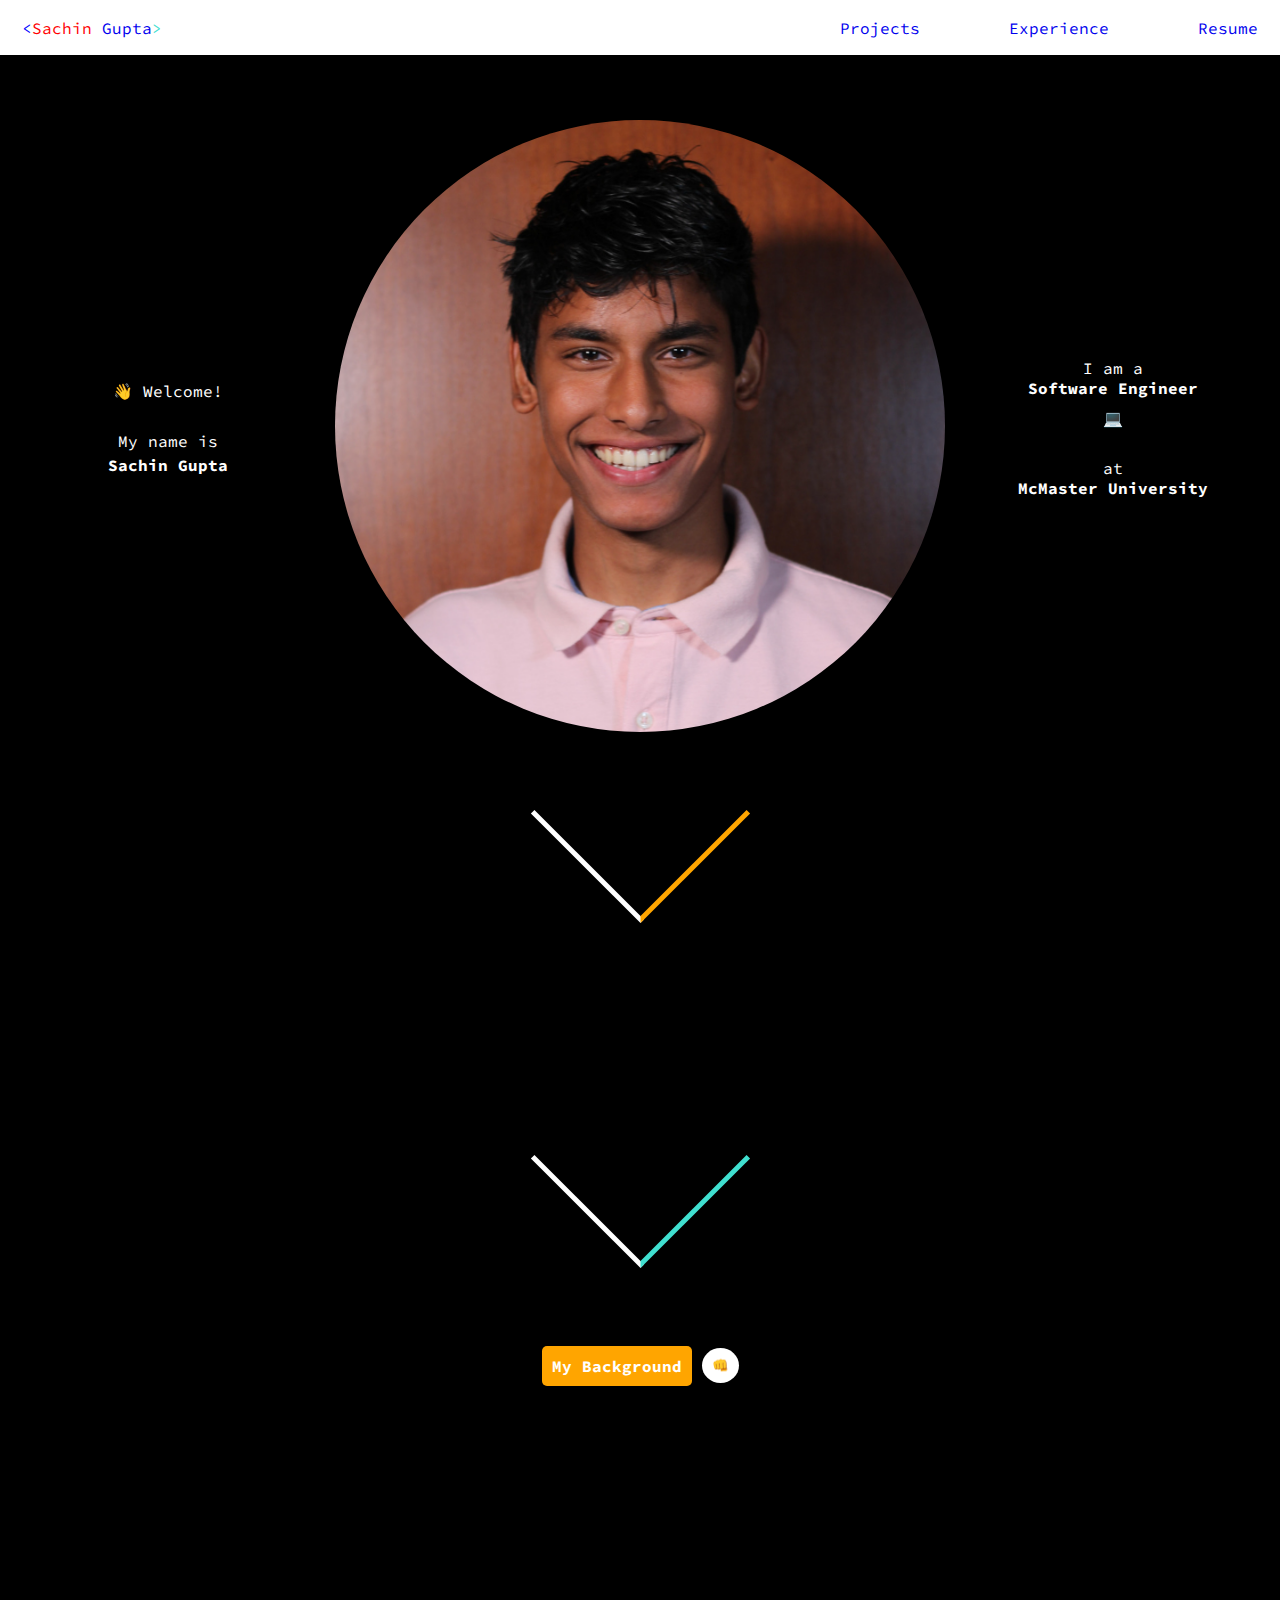
==== index.html @ 17b5a951 "s" ====
<!DOCTYPE html>

<html>

<head>
  <title>Sachin Gupta</title>
  <link rel="stylesheet" href="header.css">
  <link rel="stylesheet" href="home.css">
  <link rel="stylesheet" href="general.css">
  <script defer src="home.js"></script>
  <link rel="preconnect" href="https://fonts.googleapis.com">
  <link rel="preconnect" href="https://fonts.gstatic.com" crossorigin>
  <link href="https://fonts.googleapis.com/css2?family=Source+Code+Pro:wght@200;400;700&display=swap" rel="stylesheet">

</head>



<body class="body">
  <div class="header">
    <div class="left-side-header">
      <button class="tabs1"><a href="index.html" class="clicked" style="text-decoration:none"><span
            class="third-color">&lt;</span><span class="first-color">Sachin</span> Gupta<span
            class="second-color">&gt;</span></a></button>
      <button class="sg"><a href="index.html" class="clicked" style="text-decoration:none"><span
            class="third-color">&lt;</span><span class="first-color">S</span>G<span
            class="second-color">&gt;</span></a></button>
    </div>
    <div class="right-side-header">
      <button class="tabs"><a href="projects.html" style="text-decoration:none">Projects</a></button>
      <button class="tabs"><a href="experience.html" style="text-decoration:none">Experience</a></button>
      <button class="tabs"><a href="resume.html" style="text-decoration:none">Resume</a></button>
    </div>
  </div>

  <div class="home">
    <div class="left-section">
      <div class="welcome">&#128075; Welcome!</div>
      <div class="my-name">My name is</div>
      <div class="sachin">Sachin Gupta</div>
    </div>
    <div class="middle-section">
      <img class="sachin-photo" src="sachin-square-one.png">
    </div>
    <div class="right-section">
      <div class="i-am">I am a</div>
      <div class="software">Software Engineer</div>
      <div class="kbm">&#128187;</div>
      <div class="at">at</div>
      <div class="mcmaster">McMaster University</div>
    </div>
  </div>
  <div class="div-arrow">
    <div class="arrow"></div>
  </div>

  <div class="my-background-1-div">
    <div class="mybackground1">
      <div class="more-abt">
        More About Me &rarr;
      </div>
      <a class="home-icon-a" href="https://www.linkedin.com/in/sachin-ved-gupta/" target="_blank">
        <img class="home-icon" src="linkedin-logo-the.png">
      </a>
      <a class="home-icon-a" href="https://github.com/SachinVedGupta" target="_blank">
        <img class="home-icon" src="github-new-logo.svg">
      </a>
      <a class="home-icon-a"
        href="https://mail.google.com/mail/u/0/#inbox?compose=DmwnWrRrlzkwDNgrwsFclbrlBnPHBssWlbmWBTTZfKRGhtNblNVgJksrHWGDcTCHGdRxhnlZrZBB"
        target="_blank">
        <img class="home-icon" src="gmail-logo.png">
      </a>
    </div>
  </div>





  <div class="div-arrow">
    <div class="arrow2"></div>
  </div>
  <div class="mybackground">

    <div class="title-div">
      <div class="title">
        My Background
      </div>
      <button class="fist-bump">&#128074;
        <div class="tooltip">My Background</div>
      </button>
    </div>

    <div class="my-background-text">
      <div class="my-background-text-top">Hello, I am a Software Engineer, and I am based in Brampton, Ontario, Canada.
        I currently attend McMaster University as an Engineering Student (seeking Software Engineering), and I am in my
        first year.</div>
      <div class="my-background-text-middle">I am fascinated by the world of technology, and I am working hard to dive
        deep into it, learn about its intricacies, and actually use and apply it to enhance everyday life as we know it.
      </div>
      <div> I have created this website using html and css, and I have done many other technological related projects as
        can be seen in the "projects" tab. With my ambition, projects, and experience, I am confident that I can fulfill
        and even exceed any Software, Web Development, or Cloud Computing role brought my way!</div>
    </div>
  </div>


</body>



</html>





<!-- 1. header is white with black text     2. body is black with white text   3. Home/Contact Me, Projects, Experience, Resume-->
---- header.css ----
.header {
  display: flex;
  height: 55px;
  background-color: white;
  align-items: center;
  justify-content: space-between;
  right: 0;
  left: 0;
  top: 0;
  position: fixed;
  z-index: 1000;
}

.tabs {
  font-family: 'Source Code Pro';
  border: none;
  background-color: white;
  height: 100%;
  font-size: 16px;
  cursor: pointer;
  transition: box-shadow 0.2s;
}

.tabs1 {
  font-family: 'Source Code Pro';
  border: none;
  background-color: white;
  height: 100%;
  font-size: 16px;
  cursor: pointer;
  transition: box-shadow 0.2s;
  color: orange;
  z-index: 10;
}

.sg {
  font-family: 'Source Code Pro';
  border: none;
  background-color: white;
  height: 100%;
  font-size: 16px;
  cursor: pointer;
  transition: box-shadow 0.2s, opacity 0.3s;
  position: absolute;
  top: 0;
  left: 60px;
  opacity: 1;
  height: 22.5px;
  margin-top: -30px;
  z-index: 4;
}

.first-color {
  color: red;
}

.clicked:active .first-color{
  color:rgb(85, 26, 139);
}

.clicked:active {
  color: red;
}

.second-color {
  color: turquoise;
}

.third-color {
  color: blue;
}

.tabs:hover, .tabs1:hover, .sg:hover {
  box-shadow: 0 15px 5px -5px #00000030;
}



.left-side-header {
  margin-left: 16px;
  margin-right: 45px;
}

.right-side-header {
  width: 430px;
  display: flex;
  align-items: center;
  justify-content: space-between;
  margin-right: 16px;
}

@media (max-width: 700px) {
  .sg {
    opacity: 1;
    margin-top: 16px;
  }
  .tabs1 { 
    opacity: 0;
  }


}
---- home.css ----
.home {
  color: white;
  margin-top: 120px;
  display: flex;
  align-items: center;
  justify-content: space-between;
  font-family: 'Source Code Pro';
}

.left-section {
  display: flex;
  flex-direction: column;
  align-items: center;
  margin: 0px 15px;
  flex: 1;
}

.welcome {
  margin-bottom: 30px;
}

.my-name {
  margin-bottom: 4px;
}

.sachin {
  font-weight: bold;
}

.middle-section {
  flex: 2;
}

.sachin-photo {
  border-radius: 50%;
  width: 100%;

}

.right-section {
  display: flex;
  flex-direction: column;
  align-items: center;
  flex: 1;
  margin: 0px 15px;
}

.software {
  font-weight: bold;
  margin-bottom: 10px;
}

.mcmaster {
  font-weight: bold;
}

.kbm {
  margin-bottom: 30px;
}

.div-arrow {
  display: flex;
  flex-direction: column;
  align-items: center;
  justify-content: space-between;
}

.arrow {
  border: solid rgb(255, 255, 255);
  border-width: 0 5px 5px 0;
  border-color: black orange white black;
  display: inline-block;
  width: 150px;
  height: 150px;
  transform: rotate(45deg);
}

.arrow2 {
  border: solid rgb(255, 255, 255);
  border-width: 0 5px 5px 0;
  border-color: black turquoise white black;
  display: inline-block;
  width: 150px;
  height: 150px;
  transform: rotate(45deg);
}

.mybackground {
  color: white;
  margin-top: 110px;
  display: flex;
  flex-direction: column;
  align-items: center;
}

.mybackground1 {
  color: white;
  margin-top: 110px;
  display: flex;
  flex-direction: column;
  align-items: center;
  opacity: 0;
}


.title-div {
  display: flex;
  align-items: center;
}

.title {
  margin-bottom: 30px;
  font-weight: bold;
  background-color: orange;
  padding: 10px;
  border-radius: 5px;
  position: relative;
  
}

.fist-bump {
  padding: 10px;
  margin-bottom: 30px;
  margin-left: 10px;
  background-color: white;
  border-radius: 50%;
  border: none;
  cursor: pointer;
  transition: background-color 0.3s;
  position: relative;
}

.fist-bump:hover {
  background-color: rgb(255, 232, 190);
}

.fist-bump:active {
  background-color: orange;
}

.tooltip {
  position: absolute;
  color: orange;
  background-color: white;
  left: -155px;
  width: 145px;
  top: -1.5px;
  bottom: -1.5px;
  border-radius: 5px;
  font-weight: bold;
  text-align: center;
  padding: 10px 0;
  opacity: 0;
  font-size: 16px;
  font-family: 'Source Code Pro';
  transition: opacity 0.3s;
}

.fist-bump:active .tooltip {
  opacity: 1;
}



.my-background-text {
  margin: 0 150px;
  opacity: 0;
  margin-bottom: 75px;
}



.my-background-text-middle {
  margin: 30px 0;
  opacity: 1;
}


.show {
  opacity: 1;
  transition: all 6s;
}

.show2 {
  opacity: 1;
  transition: all 4s;
}


@media(prefers-reduced-motion) {
  .mybackground1 {
    transition: none;
  }
  .my-background-text {
    transition: none;
  }
}
---- general.css ----
.body {
  margin: 0;
  padding: 0;
  height: 1475px;
  background-color: black;
  font-family: 'Source Code Pro';
}
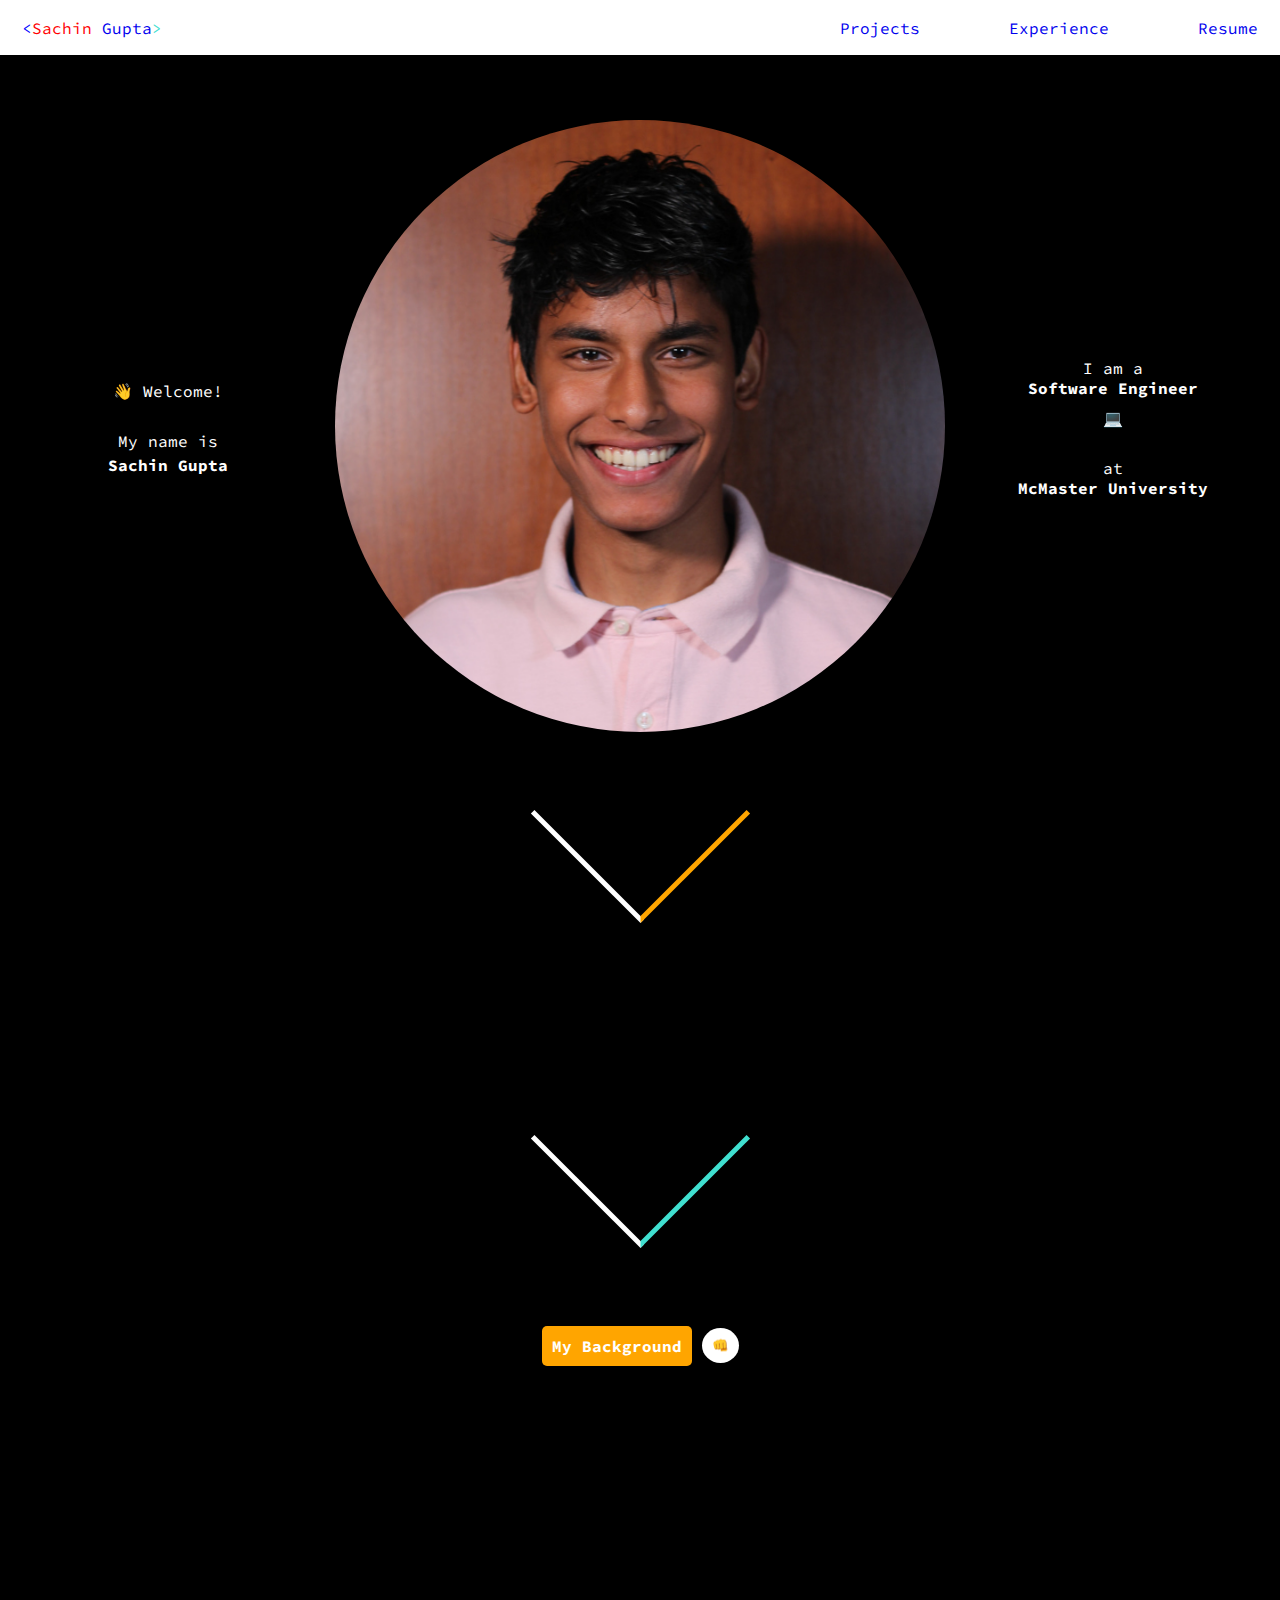
==== commit ca0ebbce: "yes" ====
--- a/index.html
+++ b/index.html
@@ -11,6 +11,7 @@
   <link rel="preconnect" href="https://fonts.googleapis.com">
   <link rel="preconnect" href="https://fonts.gstatic.com" crossorigin>
   <link href="https://fonts.googleapis.com/css2?family=Source+Code+Pro:wght@200;400;700&display=swap" rel="stylesheet">
+  <link rel="shortcut icon" type="image/x-icon" href="sachin-circle.png" />
 
 </head>
 
@@ -65,8 +66,7 @@
       <a class="home-icon-a" href="https://github.com/SachinVedGupta" target="_blank">
         <img class="home-icon" src="github-new-logo.svg">
       </a>
-      <a class="home-icon-a"
-        href="https://mail.google.com/mail/u/0/#inbox?compose=DmwnWrRrlzkwDNgrwsFclbrlBnPHBssWlbmWBTTZfKRGhtNblNVgJksrHWGDcTCHGdRxhnlZrZBB"
+      <a class="home-icon-a" href="https://mail.google.com/mail/u/1/?fs=1&to=sachinvedgupta@gmail.com&tf=cm"
         target="_blank">
         <img class="home-icon" src="gmail-logo.png">
       </a>
--- a/home.css
+++ b/home.css
@@ -93,14 +93,39 @@
   align-items: center;
 }
 
+.more-abt {
+  margin-right: 5px;
+}
+
 .mybackground1 {
   color: white;
   margin-top: 110px;
   display: flex;
-  flex-direction: column;
+  flex-direction: row;
   align-items: center;
   opacity: 0;
-}
+  height: 60px
+}
+
+.my-background-1-div {
+  display: flex;
+  flex-direction: column;
+  align-items: center;
+}
+
+.home-icon {
+  height: 40px;
+}
+
+.home-icon-a {
+  margin: 0px 7px;
+  transition: padding-bottom 0.3s;
+}
+
+.home-icon-a:hover {
+  padding-bottom: 20px;
+}
+
 
 
 .title-div {
@@ -115,7 +140,7 @@
   padding: 10px;
   border-radius: 5px;
   position: relative;
-  
+
 }
 
 .fist-bump {
@@ -191,6 +216,7 @@
   .mybackground1 {
     transition: none;
   }
+
   .my-background-text {
     transition: none;
   }
